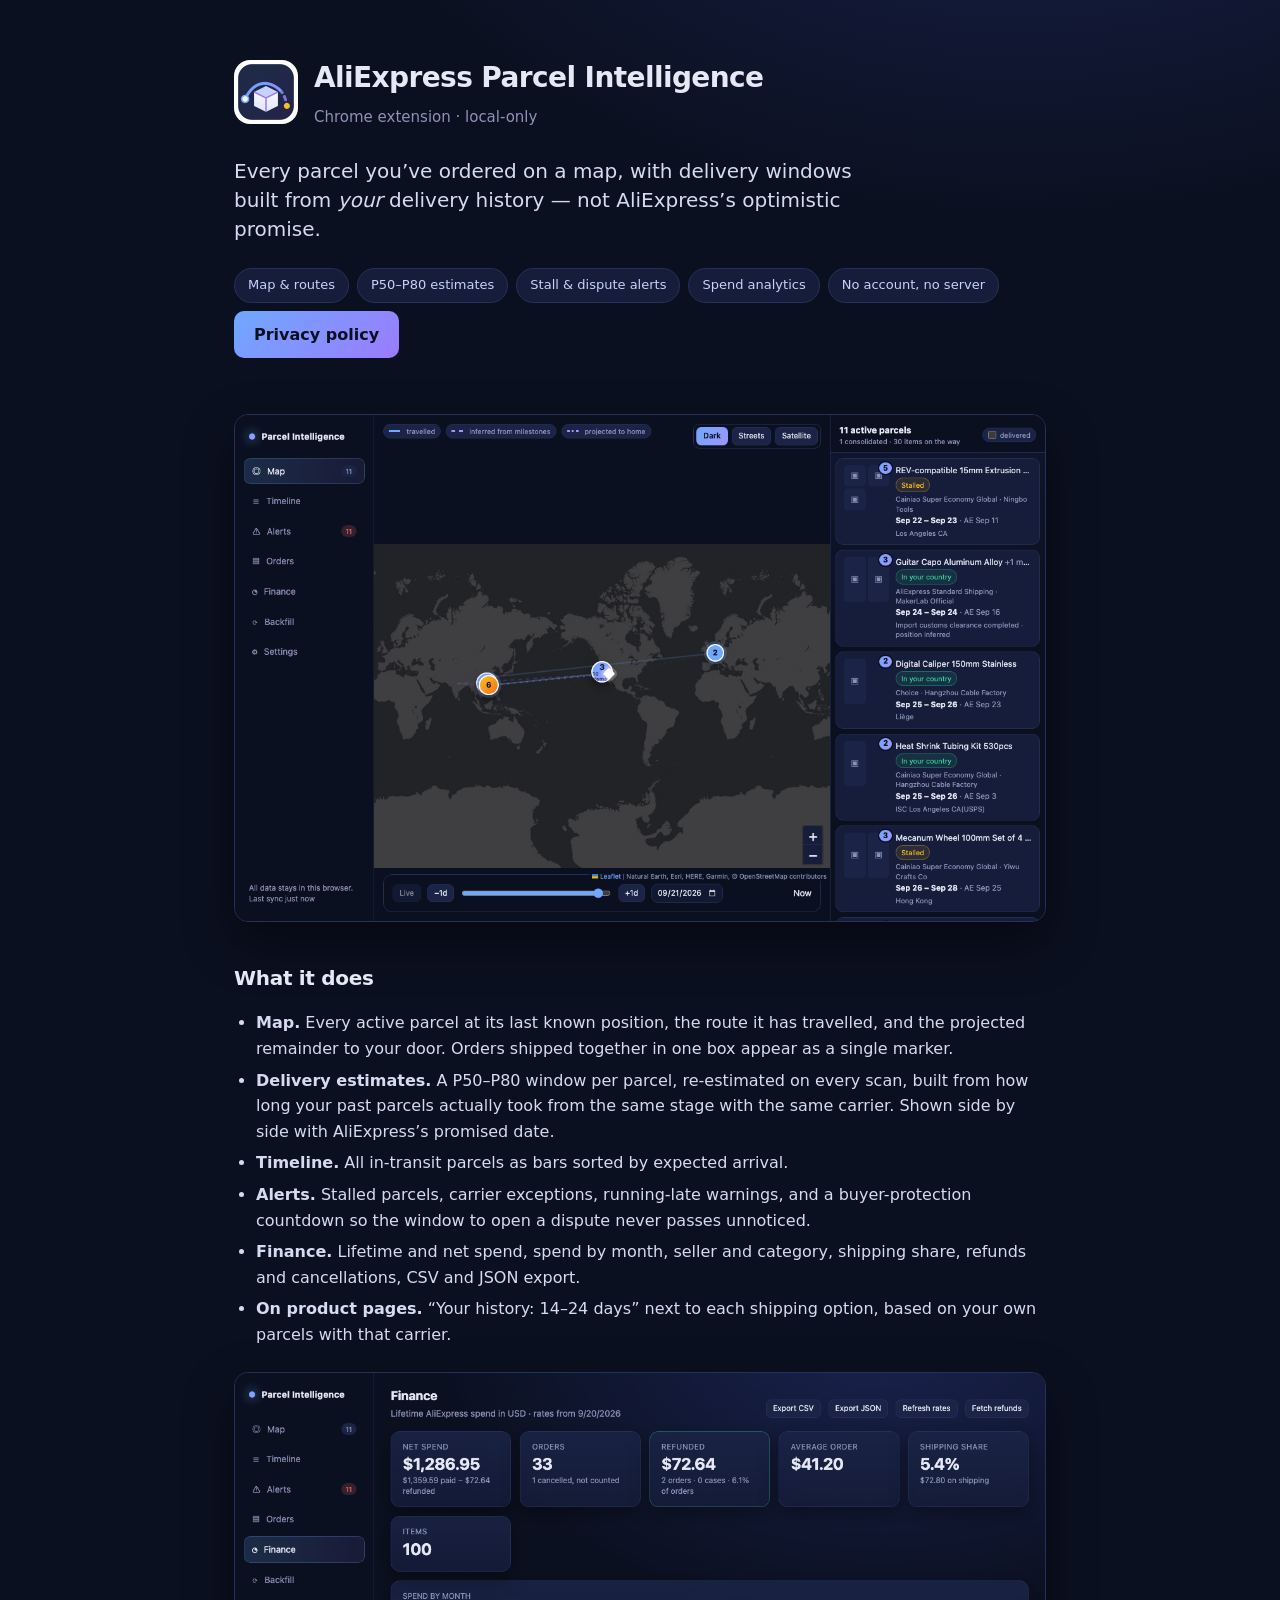
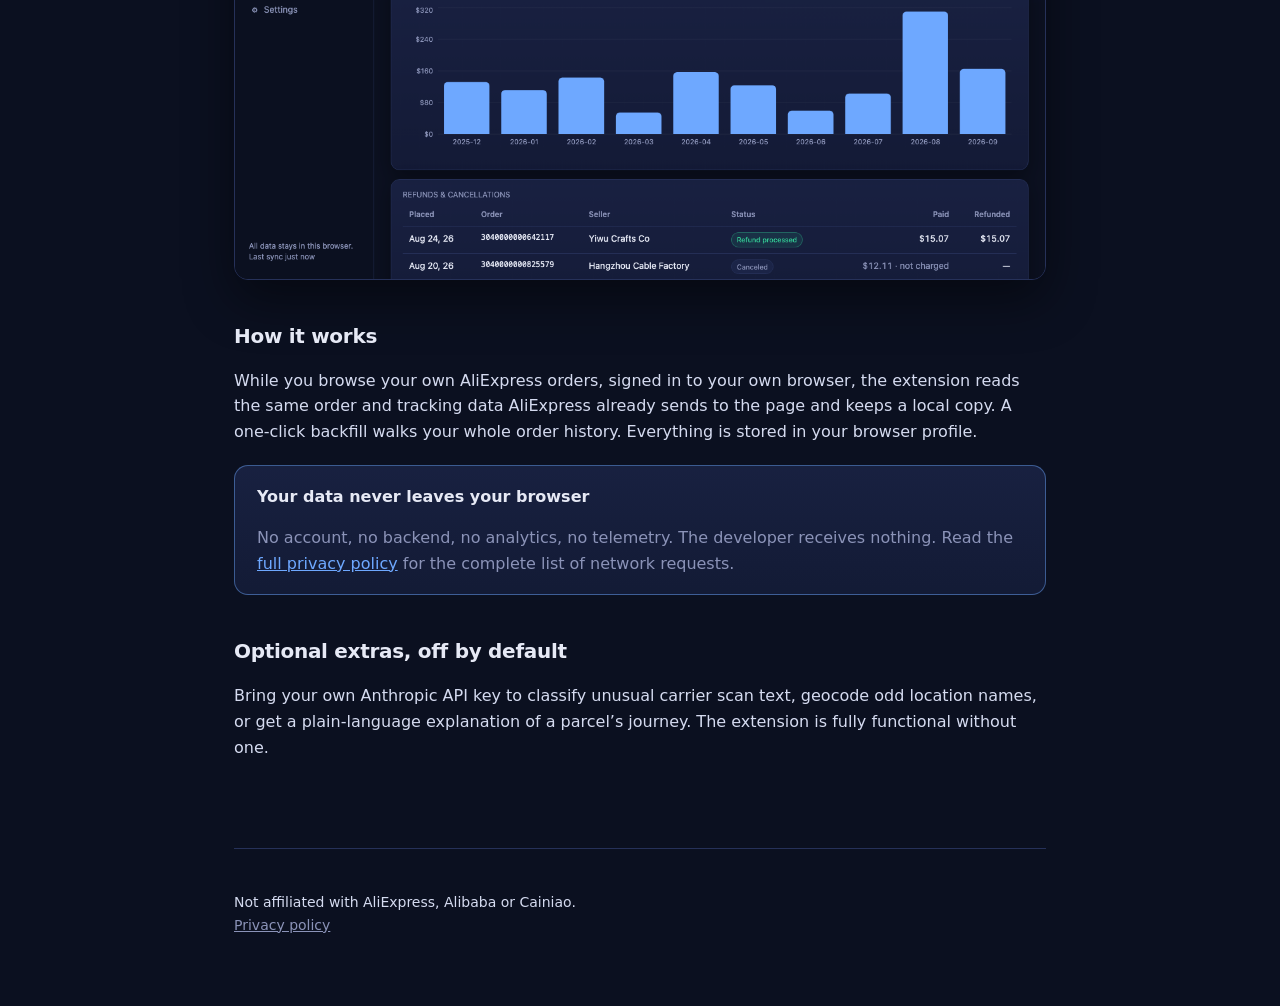
==== index.html @ 9684fe78 "Add website with privacy policy for the Chrome Web Store listing Landing page plus a full privacy po" ====
<!doctype html>
<html lang="en">
<head>
<meta charset="utf-8">
<meta name="viewport" content="width=device-width, initial-scale=1">
<title>AliExpress Parcel Intelligence</title>
<meta name="description" content="A Chrome extension that shows every AliExpress parcel on a map with delivery estimates learned from your own history. All data stays in your browser.">
<link rel="icon" href="img/icon.png">
<link rel="stylesheet" href="style.css">
</head>
<body>
<div class="wrap">
  <header>
    <div class="brand">
      <img src="img/icon.png" alt="">
      <div>
        <h1>AliExpress Parcel Intelligence</h1>
        <p>Chrome extension &middot; local-only</p>
      </div>
    </div>
    <p class="tagline">Every parcel you&rsquo;ve ordered on a map, with delivery windows built from <em>your</em> delivery history &mdash; not AliExpress&rsquo;s optimistic promise.</p>
    <div class="chips">
      <span class="chip">Map &amp; routes</span>
      <span class="chip">P50&ndash;P80 estimates</span>
      <span class="chip">Stall &amp; dispute alerts</span>
      <span class="chip">Spend analytics</span>
      <span class="chip">No account, no server</span>
    </div>
    <a class="btn" href="privacy.html">Privacy policy</a>
  </header>

  <main>
    <img class="shot" src="img/map.png" alt="Map view showing active parcels, their travelled routes and a details panel">

    <h2>What it does</h2>
    <ul>
      <li><strong>Map.</strong> Every active parcel at its last known position, the route it has travelled, and the projected remainder to your door. Orders shipped together in one box appear as a single marker.</li>
      <li><strong>Delivery estimates.</strong> A P50&ndash;P80 window per parcel, re-estimated on every scan, built from how long your past parcels actually took from the same stage with the same carrier. Shown side by side with AliExpress&rsquo;s promised date.</li>
      <li><strong>Timeline.</strong> All in-transit parcels as bars sorted by expected arrival.</li>
      <li><strong>Alerts.</strong> Stalled parcels, carrier exceptions, running-late warnings, and a buyer-protection countdown so the window to open a dispute never passes unnoticed.</li>
      <li><strong>Finance.</strong> Lifetime and net spend, spend by month, seller and category, shipping share, refunds and cancellations, CSV and JSON export.</li>
      <li><strong>On product pages.</strong> &ldquo;Your history: 14&ndash;24 days&rdquo; next to each shipping option, based on your own parcels with that carrier.</li>
    </ul>

    <img class="shot" src="img/finance.png" alt="Finance view with net spend, refunds and spend by month">

    <h2>How it works</h2>
    <p>While you browse your own AliExpress orders, signed in to your own browser, the extension reads the same order and tracking data AliExpress already sends to the page and keeps a local copy. A one-click backfill walks your whole order history. Everything is stored in your browser profile.</p>

    <div class="card key">
      <h3>Your data never leaves your browser</h3>
      <p class="muted" style="margin-bottom:0">No account, no backend, no analytics, no telemetry. The developer receives nothing. Read the <a href="privacy.html">full privacy policy</a> for the complete list of network requests.</p>
    </div>

    <h2>Optional extras, off by default</h2>
    <p>Bring your own Anthropic API key to classify unusual carrier scan text, geocode odd location names, or get a plain-language explanation of a parcel&rsquo;s journey. The extension is fully functional without one.</p>
  </main>

  <footer>
    <p>Not affiliated with AliExpress, Alibaba or Cainiao.<br>
    <a href="privacy.html">Privacy policy</a></p>
  </footer>
</div>
</body>
</html>
---- style.css ----
:root {
  --bg: #0b1020; --panel: #151d3a; --panel2: #1b2447; --line: #263159;
  --text: #e6e9f5; --muted: #8b93b8; --accent: #6ea8ff; --accent2: #9b7bff;
  color-scheme: dark;
}
* { box-sizing: border-box; }
html { scroll-behavior: smooth; }
body {
  margin: 0; background: radial-gradient(1200px 800px at 80% -10%, #1a2350 0%, var(--bg) 60%);
  color: var(--text); font: 16px/1.6 Inter, ui-sans-serif, system-ui, -apple-system, "Segoe UI", Roboto, sans-serif;
  -webkit-font-smoothing: antialiased;
}
.wrap { max-width: 860px; margin: 0 auto; padding: 0 24px; }
header { padding: 56px 0 32px; }
.brand { display: flex; align-items: center; gap: 16px; }
.brand img { width: 64px; height: 64px; border-radius: 16px; }
.brand h1 { margin: 0; font-size: 28px; font-weight: 800; letter-spacing: -.6px; }
.brand p { margin: 4px 0 0; color: var(--muted); font-size: 15px; }
.tagline { margin: 28px 0 0; font-size: 20px; line-height: 1.45; max-width: 640px; }
.chips { display: flex; flex-wrap: wrap; gap: 8px; margin: 24px 0 0; }
.chip { border: 1px solid var(--line); background: var(--panel); border-radius: 999px; padding: 6px 13px; font-size: 13px; color: #c7d2fe; }
main { padding-bottom: 72px; }
h2 { font-size: 20px; margin: 40px 0 12px; letter-spacing: -.3px; }
h3 { font-size: 16px; margin: 28px 0 8px; }
p, li { color: #d5dbf0; }
a { color: var(--accent); }
ul { padding-left: 22px; }
li { margin: 6px 0; }
.shot { width: 100%; border-radius: 14px; border: 1px solid var(--line); box-shadow: 0 20px 50px rgba(0,0,0,.45); margin: 24px 0; display: block; }
.card { background: linear-gradient(180deg, rgba(27,36,71,.85), rgba(21,29,58,.85)); border: 1px solid var(--line); border-radius: 14px; padding: 18px 22px; margin: 20px 0; }
.card.key { border-color: rgba(110,168,255,.45); }
.card h3 { margin-top: 0; }
table { width: 100%; border-collapse: collapse; margin: 16px 0; font-size: 15px; }
th, td { text-align: left; padding: 10px 12px; border-bottom: 1px solid var(--line); vertical-align: top; }
th { color: var(--muted); font-size: 13px; font-weight: 600; text-transform: uppercase; letter-spacing: .5px; }
code { background: var(--panel2); padding: 2px 6px; border-radius: 5px; font-size: 14px; font-family: ui-monospace, SFMono-Regular, Menlo, monospace; }
.muted { color: var(--muted); }
.btn { display: inline-block; background: linear-gradient(135deg, var(--accent), var(--accent2)); color: #0b1020; font-weight: 700; text-decoration: none; padding: 11px 20px; border-radius: 10px; margin: 8px 8px 0 0; }
.btn.ghost { background: transparent; border: 1px solid var(--line); color: var(--text); font-weight: 600; }
footer { border-top: 1px solid var(--line); padding: 28px 0 56px; color: var(--muted); font-size: 14px; }
footer a { color: var(--muted); }
.updated { color: var(--muted); font-size: 14px; margin-top: 4px; }
@media (max-width: 600px) { .brand h1 { font-size: 22px; } .tagline { font-size: 17px; } header { padding-top: 36px; } }
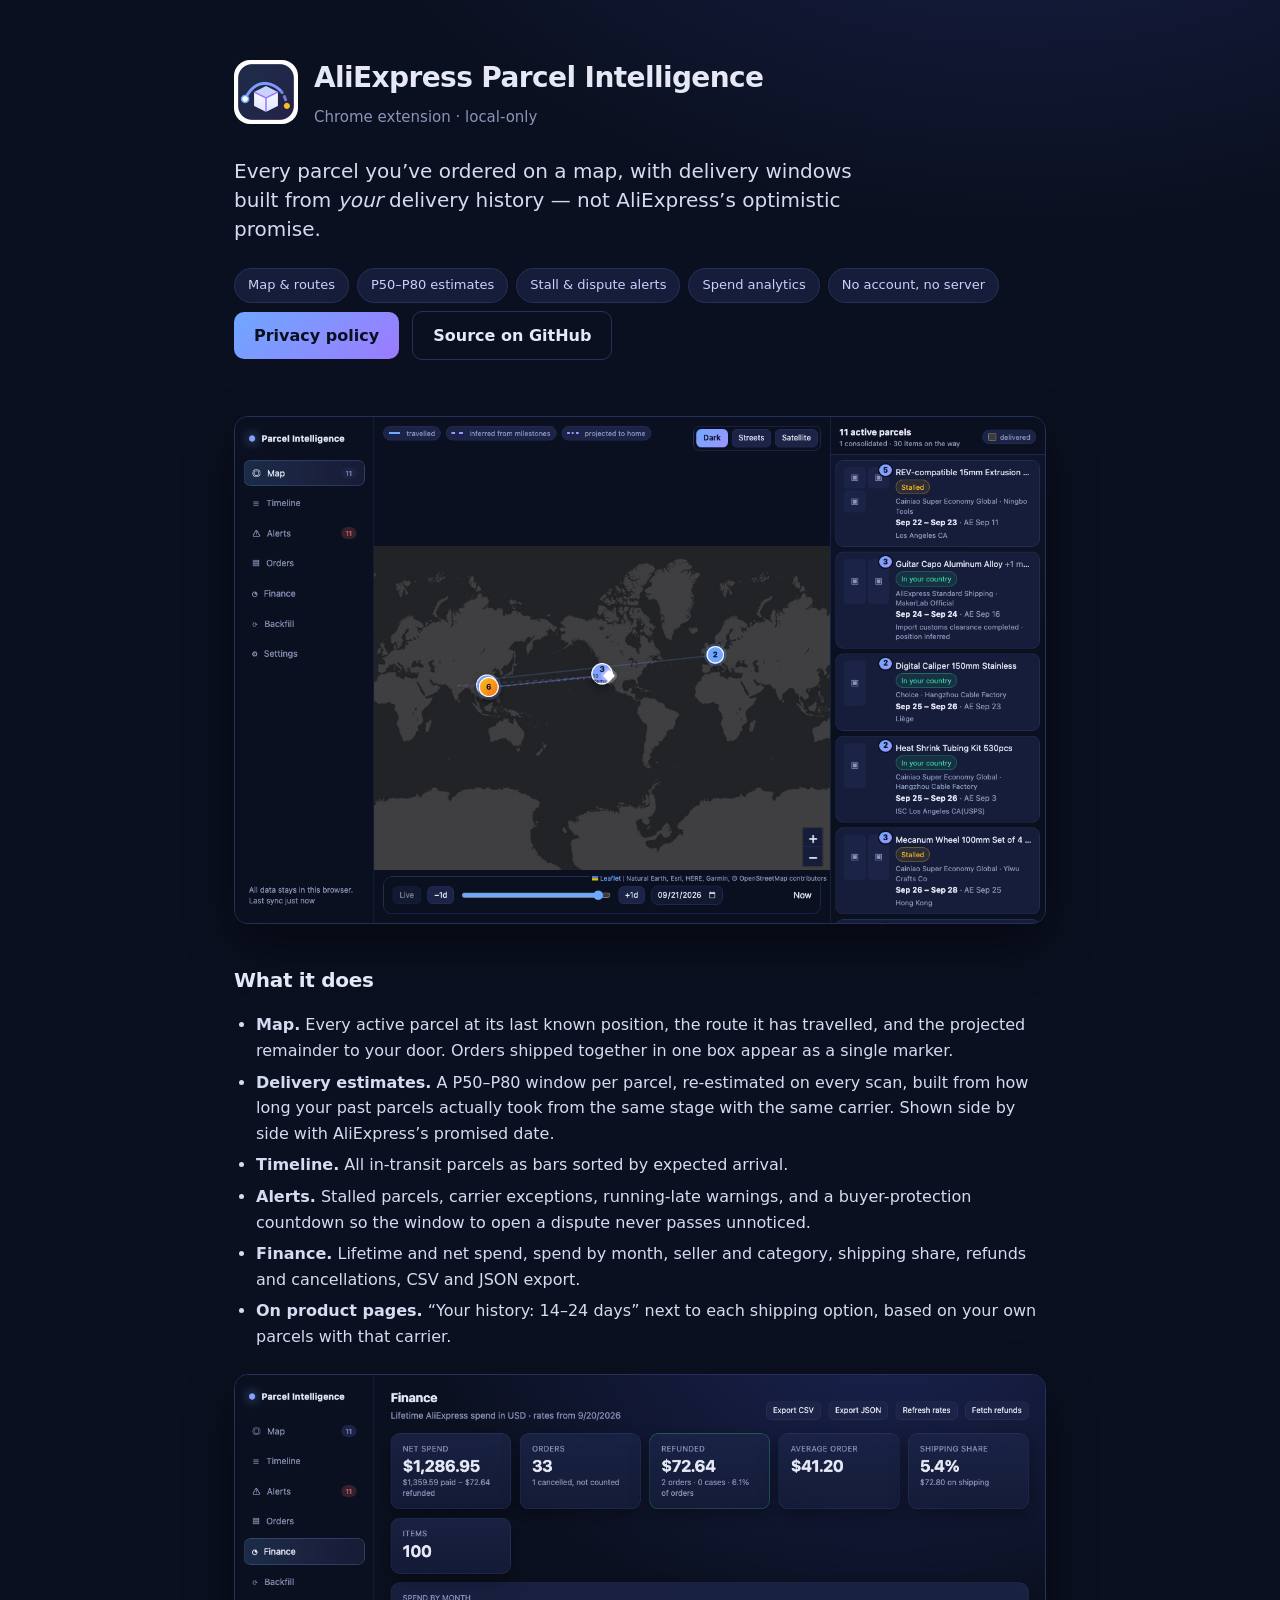
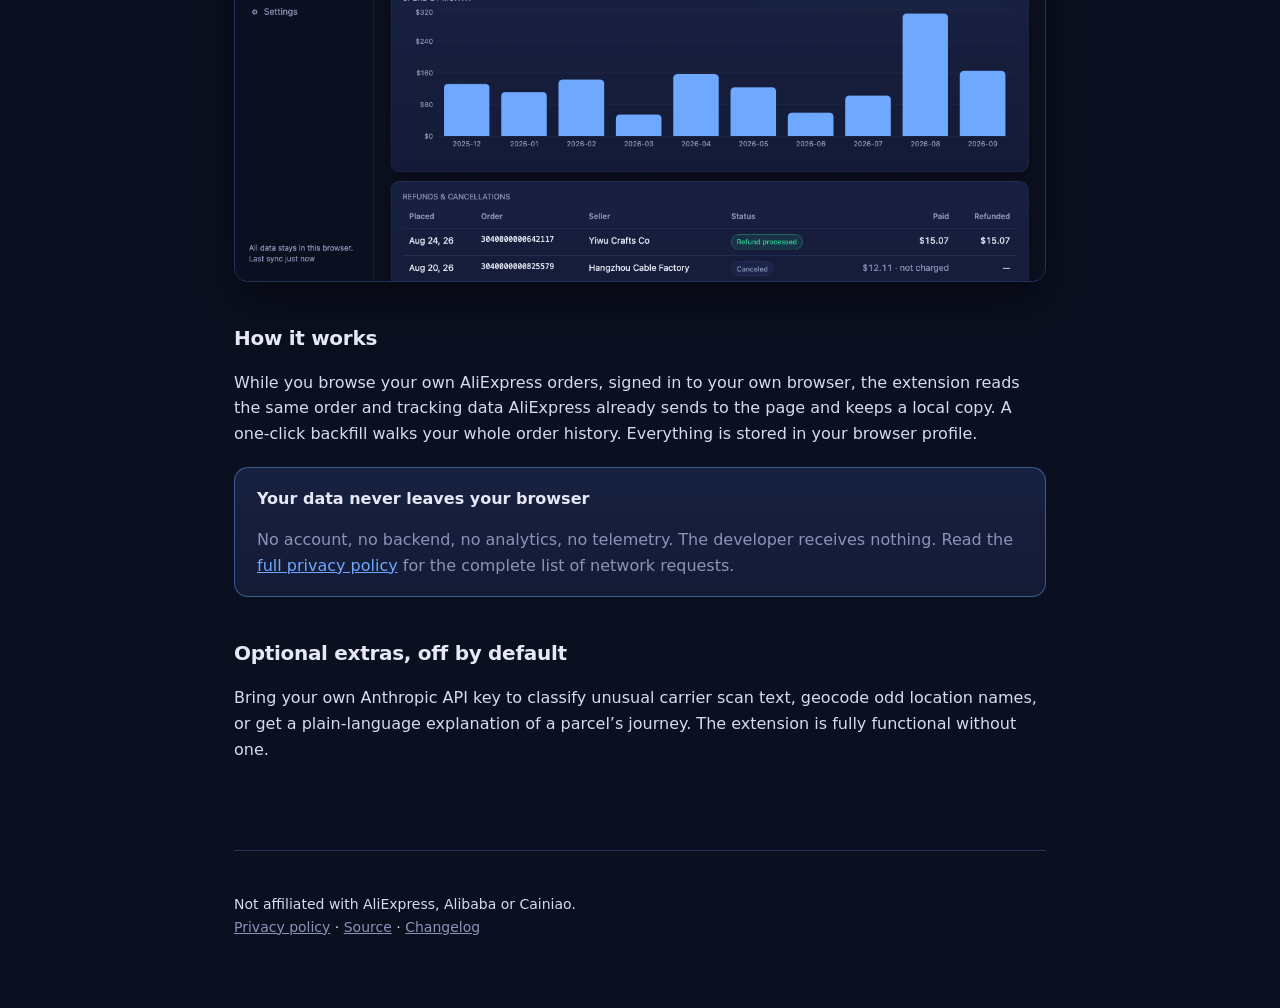
==== commit 977e6a22: "Link the website to the public extension source and changelog Co-Authored-By: Claude Opus 5 <noreply" ====
--- a/index.html
+++ b/index.html
@@ -27,6 +27,7 @@
       <span class="chip">No account, no server</span>
     </div>
     <a class="btn" href="privacy.html">Privacy policy</a>
+    <a class="btn ghost" href="https://github.com/ElMagoCT/aliexpress-parcel-intelligence">Source on GitHub</a>
   </header>
 
   <main>
@@ -58,7 +59,7 @@
 
   <footer>
     <p>Not affiliated with AliExpress, Alibaba or Cainiao.<br>
-    <a href="privacy.html">Privacy policy</a></p>
+    <a href="privacy.html">Privacy policy</a> &middot; <a href="https://github.com/ElMagoCT/aliexpress-parcel-intelligence">Source</a> &middot; <a href="https://github.com/ElMagoCT/aliexpress-parcel-intelligence/blob/main/CHANGELOG.md">Changelog</a></p>
   </footer>
 </div>
 </body>
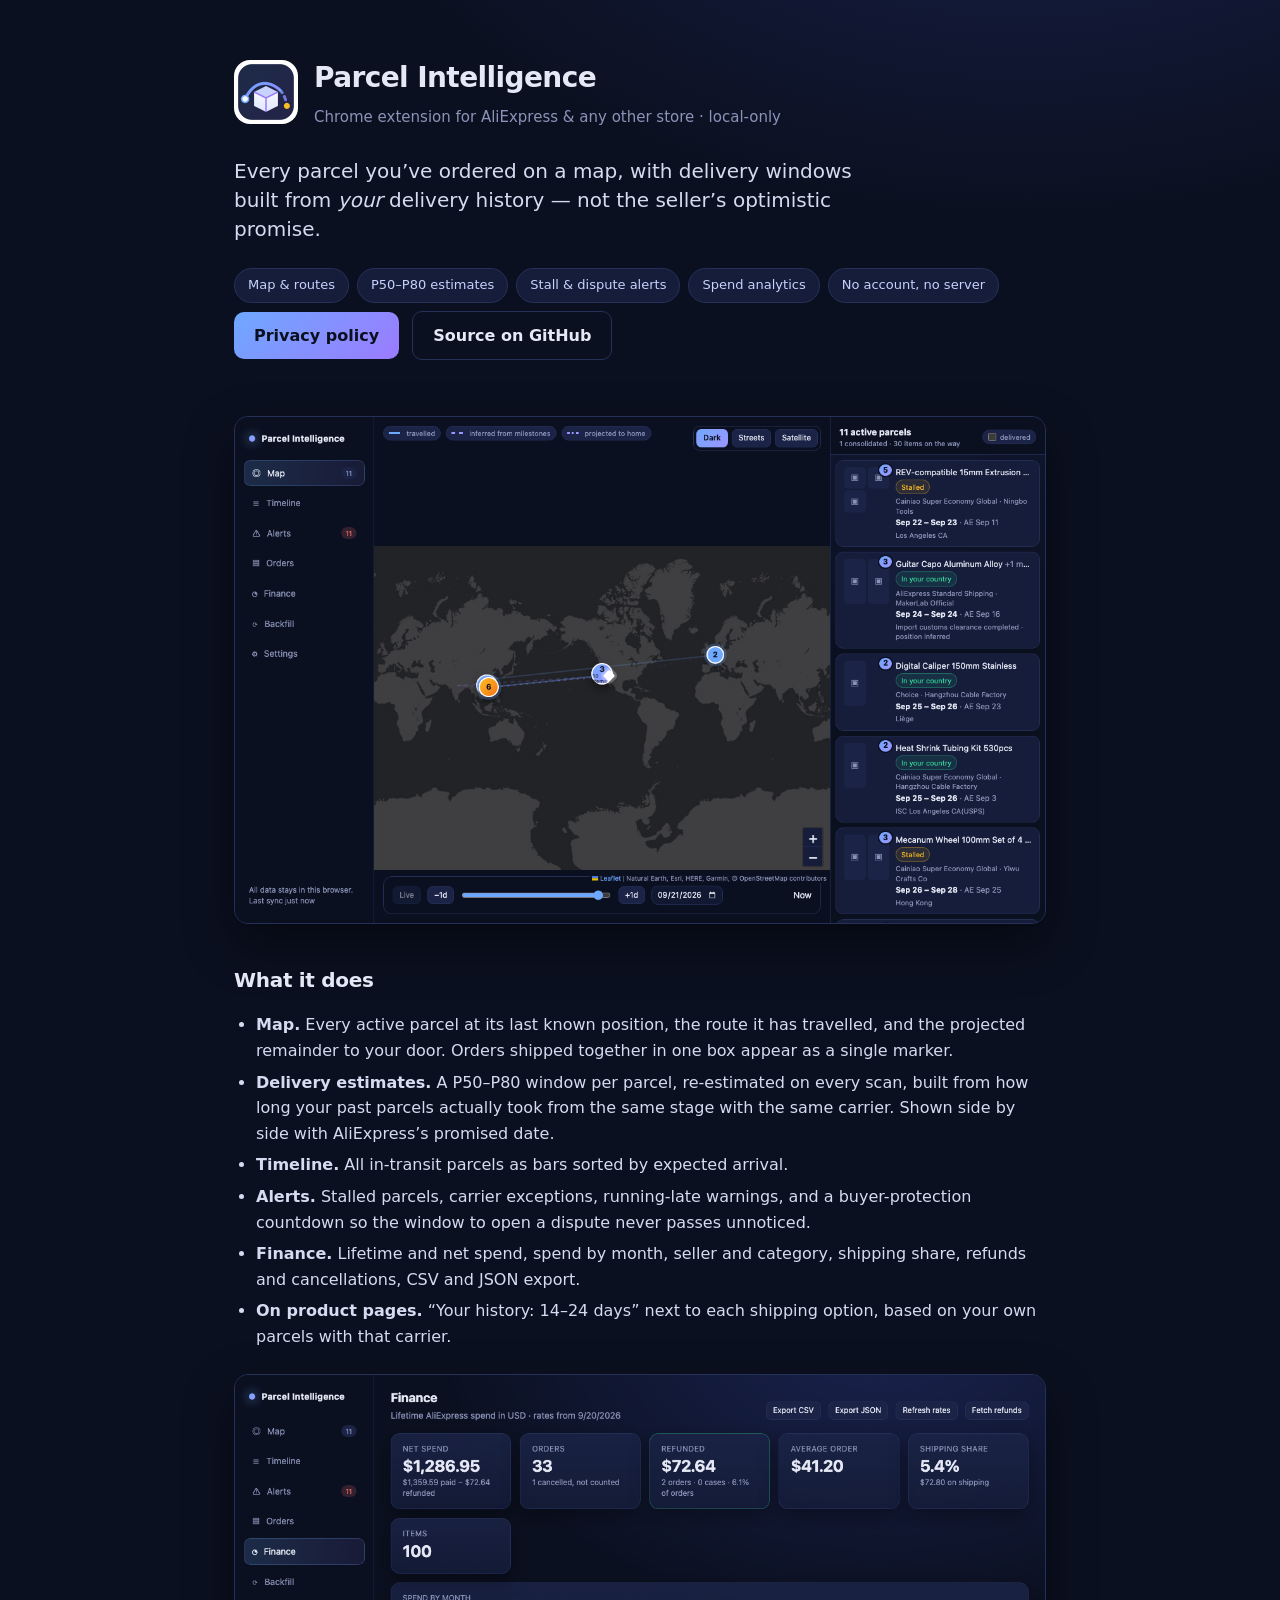
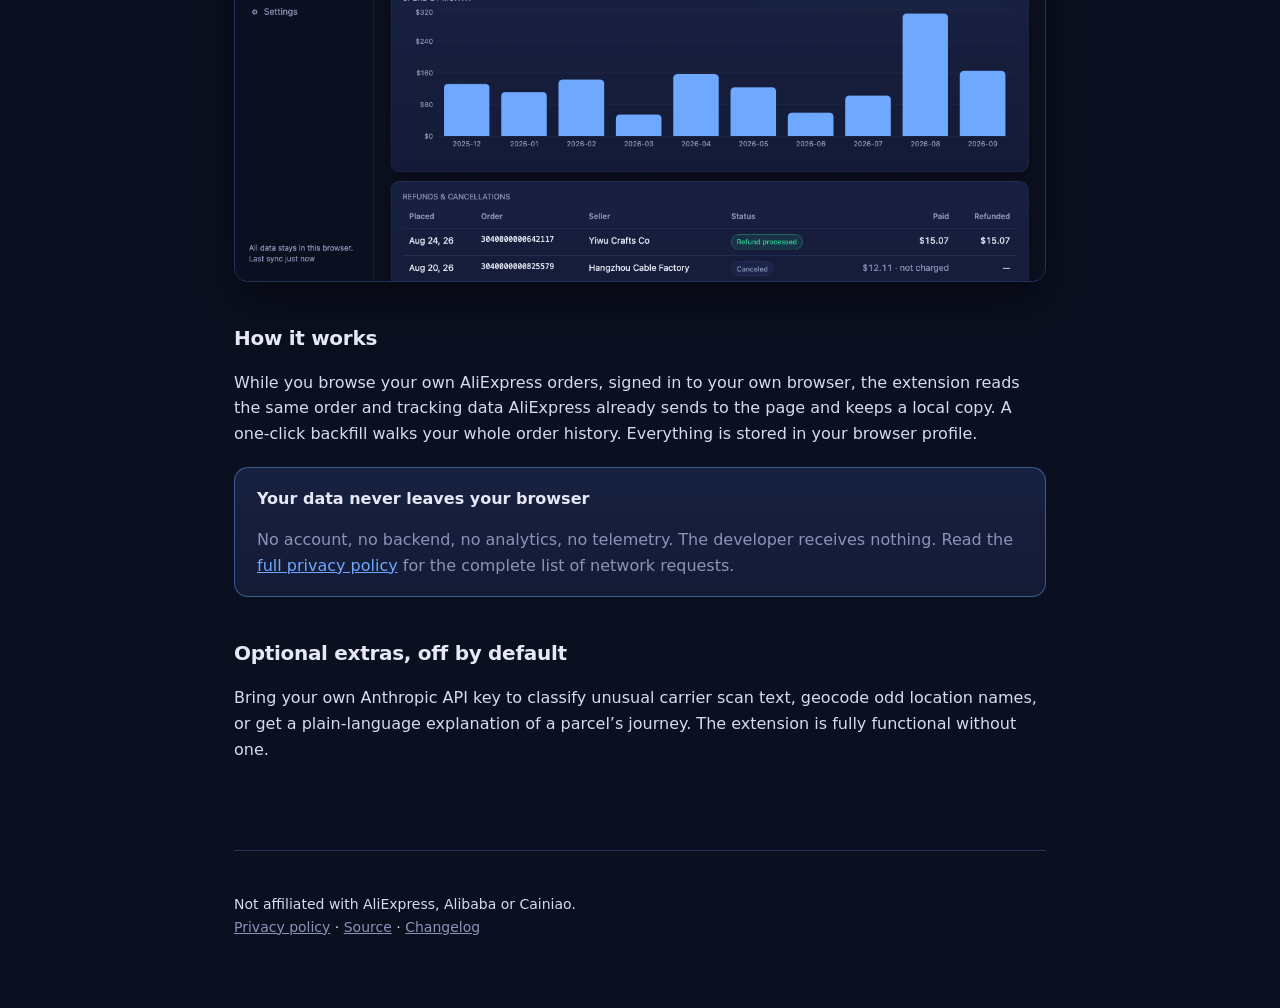
==== commit b1cf0d81: "Rename to Parcel Intelligence and disclose the page-capture popup The store name no longer leads wit" ====
--- a/index.html
+++ b/index.html
@@ -3,8 +3,8 @@
 <head>
 <meta charset="utf-8">
 <meta name="viewport" content="width=device-width, initial-scale=1">
-<title>AliExpress Parcel Intelligence</title>
-<meta name="description" content="A Chrome extension that shows every AliExpress parcel on a map with delivery estimates learned from your own history. All data stays in your browser.">
+<title>Parcel Intelligence</title>
+<meta name="description" content="A Chrome extension that puts every parcel you order on a map, with delivery estimates learned from your own history. All data stays in your browser.">
 <link rel="icon" href="img/icon.png">
 <link rel="stylesheet" href="style.css">
 </head>
@@ -14,11 +14,11 @@
     <div class="brand">
       <img src="img/icon.png" alt="">
       <div>
-        <h1>AliExpress Parcel Intelligence</h1>
-        <p>Chrome extension &middot; local-only</p>
+        <h1>Parcel Intelligence</h1>
+        <p>Chrome extension for AliExpress &amp; any other store &middot; local-only</p>
       </div>
     </div>
-    <p class="tagline">Every parcel you&rsquo;ve ordered on a map, with delivery windows built from <em>your</em> delivery history &mdash; not AliExpress&rsquo;s optimistic promise.</p>
+    <p class="tagline">Every parcel you&rsquo;ve ordered on a map, with delivery windows built from <em>your</em> delivery history &mdash; not the seller&rsquo;s optimistic promise.</p>
     <div class="chips">
       <span class="chip">Map &amp; routes</span>
       <span class="chip">P50&ndash;P80 estimates</span>
